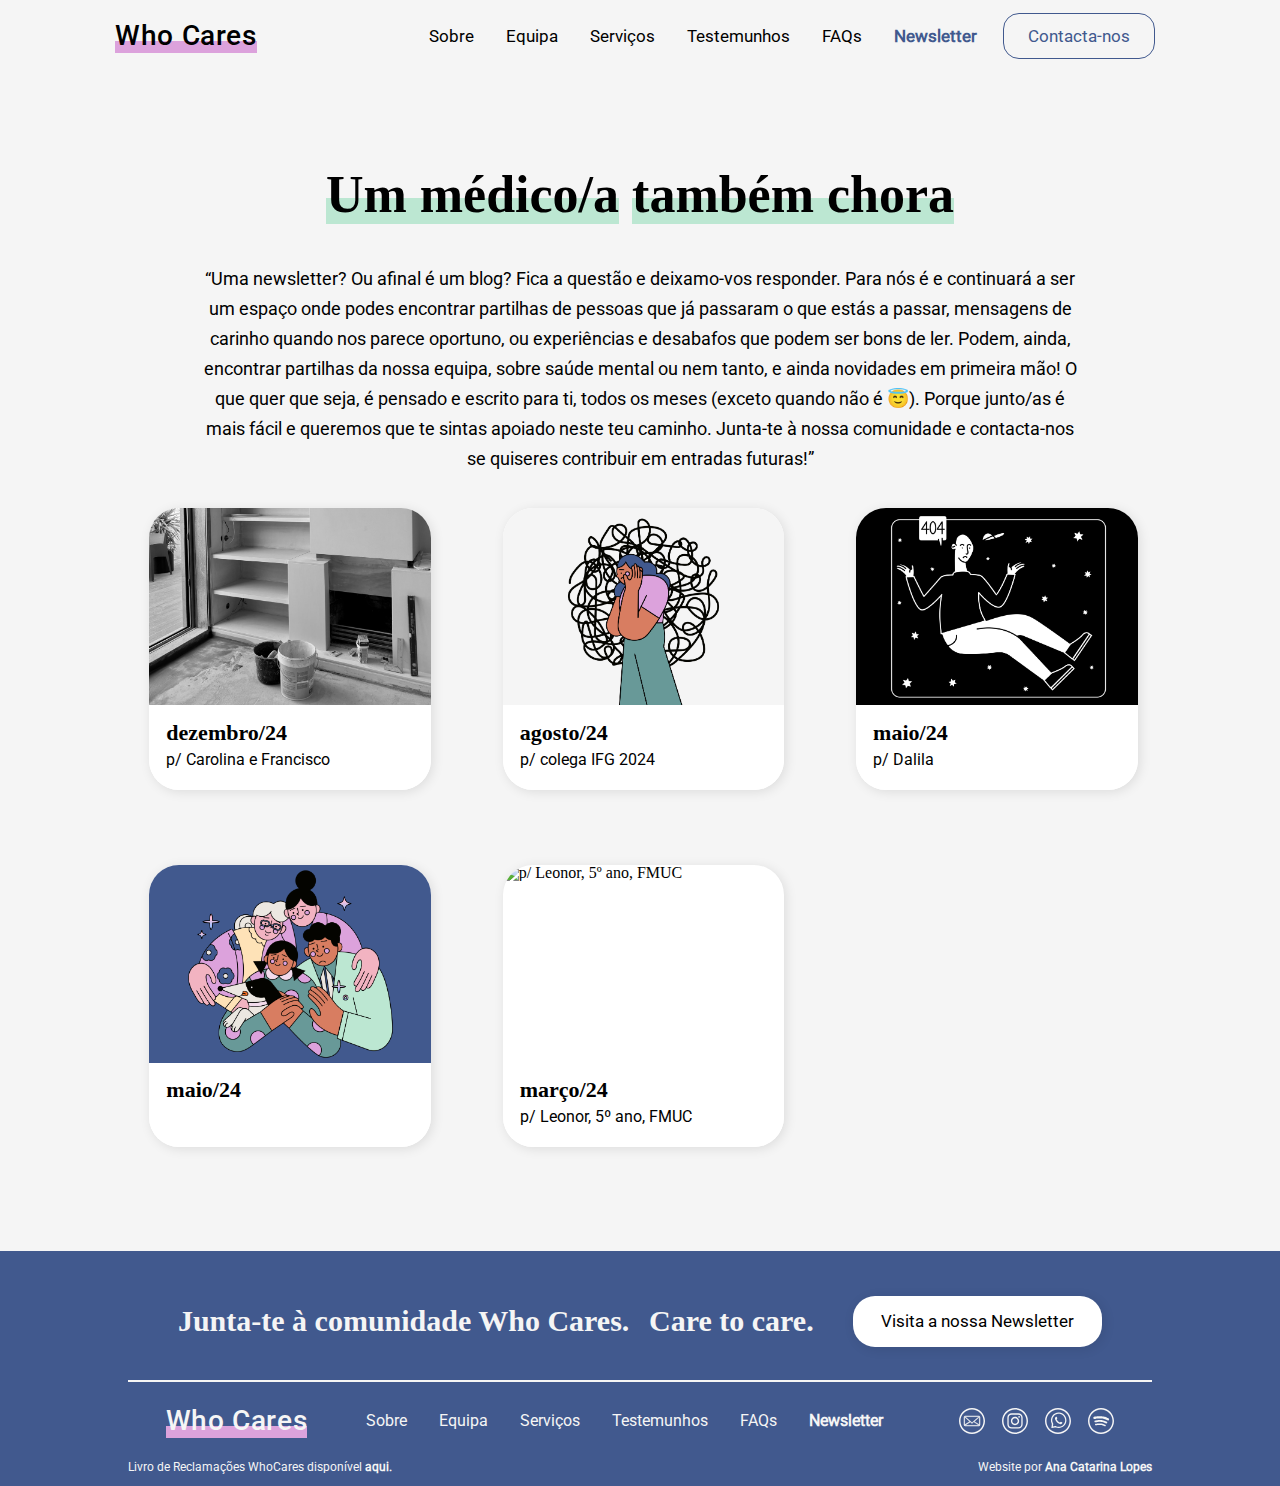
==== blog.html @ 2be96c1a "Add files via upload" ====
<!DOCTYPE html>
<html class="no-js" lang="">

<head>
    <meta charset="UTF-8" />
    <title>WhoCares</title>
    <meta name="description" content="" />
    <meta name="viewport" content="width=device-width, initial-scale=1.0" />

    <meta property="og:title" content="" />
    <meta property="og:type" content="" />
    <meta property="og:url" content="" />
    <meta property="og:image" content="" />

    <link rel="preconnect" href="https://fonts.googleapis.com" />
    <link rel="stylesheet"
        href="https://fonts.googleapis.com/css2?family=Source+Serif+Pro:wght@100;200;300;400;500;600;700;800;900&family=Roboto:wght@100;200;300;400;500;600;700;800;900&display=swap">

    <link rel="stylesheet" href="css/main.css" />
    <link rel="stylesheet" href="css/navbar.css" />
    <link rel="stylesheet" href="css/hero.css" />
    <link rel="stylesheet" href="css/about.css" />
    <link rel="stylesheet" href="css/team.css" />
    <link rel="stylesheet" href="css/services.css" />
    <link rel="stylesheet" href="css/reviews.css" />
    <link rel="stylesheet" href="css/faqs.css" />
    <link rel="stylesheet" href="css/contact.css" />
    <link rel="stylesheet" href="css/responsive.css" />
    <link rel="stylesheet" href="css/blog.css" />
    <link rel="icon"
        href="data:image/svg+xml,%3Csvg xmlns='http://www.w3.org/2000/svg' width='100' height='100' viewBox='0 0 100 100'%3E%3Ccircle cx='50' cy='50' r='50' fill='%23BCD7FF'/%3E%3C/svg%3E">

</head>

<body>
    <!-- Header Section -->
    <header>
        <nav class="navbar">
            <div class="navbar-logo" id="navbar-logo">
                <a class="logo" href="index.html">Who Cares</a>
            </div>
            <ul class="navbar-menu hideOnMobile">
                <li class="navbar-li">
                    <a class="nav-li" href="index.html#about">Sobre</a>
                </li>
                <li class="navbar-li">
                    <a class="nav-li" href="index.html#team">Equipa</a>
                </li>
                <li class="navbar-li">
                    <a class="nav-li" href="index.html#services">Serviços</a>
                </li>
                <li class="navbar-li">
                    <a class="nav-li" href="index.html#reviews">Testemunhos</a>
                </li>
                <li class="navbar-li">
                    <a class="nav-li" href="index.html#faqs">FAQs</a>
                </li>
                <li class="navbar-li">
                    <a class="nav-li" href="blog.html">Newsletter</a>
                </li>
                <li class="navbar-li2 button-blue-1">
                    <a class="nav-li2" href="index.html#contact">Contacta-nos</a>
                </li>
            </ul>
            <li class="hideOnDesktop menuHamb" onclick=showSidebar()> <a><svg xmlns="http://www.w3.org/2000/svg"
                        height="30px" viewBox="0 -960 960 960" width="30px" fill="#000000">
                        <path d="M120-240v-80h720v80H120Zm0-200v-80h720v80H120Zm0-200v-80h720v80H120Z" />
                    </svg></a>
        </nav>

        <nav class="sidebar">
            <ul class="navbar-menu">
                <li onclick="hideSidebar()">
                    <a><svg xmlns="http://www.w3.org/2000/svg" height="24px" viewBox="0 -960 960 960" width="24px"
                            fill="#5f6368">
                            <path
                                d="m256-200-56-56 224-224-224-224 56-56 224 224 224-224 56 56-224 224 224 224-56 56-224-224-224 224Z" />
                        </svg></a>
                </li>
                <li class="navbar-li">
                    <a class="nav-li" href="index.html#about">Sobre</a>
                </li>
                <li class="navbar-li">
                    <a class="nav-li" href="index.html#team">Equipa</a>
                </li>
                <li class="navbar-li">
                    <a class="nav-li" href="index.html#services">Serviços</a>
                </li>
                <li class="navbar-li">
                    <a class="nav-li" href="index.html#reviews">Testemunhos</a>
                </li>
                <li class="navbar-li">
                    <a class="nav-li" href="index.html#faqs">FAQs</a>
                </li>
                <li class="navbar-li">
                    <a class="nav-li" href="blog.html">Newsletter</a>
                </li>
                <li class="navbar-li2 button-blue-1">
                    <a class="nav-li2" href="index.html#contact">Contacta-nos</a>
                </li>
        </nav>
    </header>

    <!-- Main Content Section -->
    <main>

        <!-- Blog Section -->
        <section id="blog">
            <div class="blog">
                <div class="content-blog">
                    <h1><span class="underline4">Um médico/a</span> <span class="underline4">também chora</span></h1>
                    <p class="blog-description">“Uma newsletter? Ou afinal é um blog? Fica a questão e deixamo-vos
                        responder. Para nós é e continuará a ser um espaço onde podes encontrar partilhas de pessoas que
                        já passaram o que estás a passar, mensagens de carinho quando nos parece oportuno, ou
                        experiências e desabafos que podem ser bons de ler. Podem, ainda, encontrar partilhas da nossa
                        equipa, sobre saúde mental ou nem tanto, e ainda novidades em primeira mão!
                        O que quer que seja, é pensado e escrito para ti, todos os meses (exceto quando não é 😇).
                        Porque junto/as é mais fácil e queremos que te sintas apoiado neste teu caminho. Junta-te à
                        nossa comunidade e contacta-nos se quiseres contribuir em entradas futuras!”
                    </p>
                    <div class="entries">

                        <!-- Cards will be added dynamically -->

                        <!--
                        <div class="entry-card">
                            <div class="entry-card-top">
                                <img src="assets/Carol.jpg" alt="Carolina Oliveira">
                            </div>
                            <div class="entry-card-bottom">
                                <h3>janeiro/25</h3>
                                <p>pela Leonor, 5º ano, FMUC</p>
                            </div>
                        </div>

                        <div class="entry-card">
                            <div class="entry-card-top">
                                <img src="assets/Carol.jpg" alt="Carolina Oliveira">
                            </div>
                            <div class="entry-card-bottom">
                                <h3>janeiro/25</h3>
                                <p>pela Leonor, 5º ano, FMUC</p>
                            </div>
                        </div>

                        <div class="entry-card">
                            <div class="entry-card-top">
                                <img src="assets/Carol.jpg" alt="Carolina Oliveira">
                            </div>
                            <div class="entry-card-bottom">
                                <h3>janeiro/25</h3>
                                <p>pela Leonor, 5º ano, FMUC</p>
                            </div>
                        </div>

                        <div class="entry-card">
                            <div class="entry-card-top">
                                <img src="assets/Carol.jpg" alt="Carolina Oliveira">
                            </div>
                            <div class="entry-card-bottom">
                                <h3>janeiro/25</h3>
                                <p>pela Leonor, 5º ano, FMUC</p>
                            </div>
                        </div>

                        <div class="entry-card">
                            <div class="entry-card-top">
                                <img src="assets/Carol.jpg" alt="Carolina Oliveira">
                            </div>
                            <div class="entry-card-bottom">
                                <h3>janeiro/25</h3>
                                <p>pela Leonor, 5º ano, FMUC</p>
                            </div>
                        </div>
                        -->

                    </div>

                    <div class="popup-section-blog">
                        <div class="popup-content-blog"></div>
                    </div>
                </div>
            </div>
        </section>
    </main>

    <!-- Footer Section -->
    <footer>
        <div class="footer">
            <div class="footer-top">
                <h1 class="hideMobile">Junta-te à comunidade Who Cares.</h1>
                <div class="navbar-logo showMobile" id="navbar-logo">
                    <a class="logo" href="#hero">Who Cares</a>
                </div>
                <h1>Care to care.</h1>
                <a class="button button-pink-1 hideOnMobile hideOnTablet" href="blog.html">Visita a nossa Newsletter</a>
            </div>
            <div class="stroke"></div> <!--linha que separa secções do footer-->
            <div class="footer-bottom">
                <div class="navbar-logo hideMobile" id="navbar-logo">
                    <a class="logo" href="#hero">Who Cares</a>
                </div>
                <ul class="navbar-menu hideOnMobile">
                    <li class="navbar-li">
                        <a class="nav-li" href="index.html#about">Sobre</a>
                    </li>
                    <li class="navbar-li">
                        <a class="nav-li" href="index.html#team">Equipa</a>
                    </li>
                    <li class="navbar-li">
                        <a class="nav-li" href="index.html#services">Serviços</a>
                    </li>
                    <li class="navbar-li">
                        <a class="nav-li" href="index.html#reviews">Testemunhos</a>
                    </li>
                    <li class="navbar-li">
                        <a class="nav-li" href="index.html#faqs">FAQs</a>
                    </li>
                    <li class="navbar-li">
                        <a class="nav-li" href="blog.html">Newsletter</a>
                    </li>
                </ul>
                <div class="footer-logos">
                    <a href="mailto:whocares.pna@gmail.com?subject=Olá%20WhoCares&body=Olá%20WhoCares%20!"><img
                            src="assets/email3.svg" alt="SVG Image"></a>
                    <a href="https://www.instagram.com/whocares.pna/" target="_blank"><img src="assets/insta3.svg"
                            alt="SVG Image"></a>
                    <a href="https://api.whatsapp.com/send/?phone=912936113&text&type=phone_number&app_absent=0"
                        target="_blank"><img src="assets/wpp3.svg" alt="SVG Image"></a>
                    <a href="https://open.spotify.com/user/31byfmxphxjnqc3wkmuzcoxug3dy?si=UvzLMxRgRIqq7d9_-FoZeQ&nd=1&dlsi=f92a827c7bd84b82"
                        target="_blank"><img src="assets/spotify3.svg" alt="SVG Image"></a>

                    <!--
                <img src="assets/insta.svg" alt="SVG Image" >
                <img src="assets/wpp.svg" alt="SVG Image" >
                <img src="assets/spotify.svg" alt="SVG Image" >
                -->
                </div>
            </div>
            <div class="footer-footer">
                <p class="tiny">Livro de Reclamações WhoCares disponível <b><a
                            href="https://www.livroreclamacoes.pt/Inicio/" target="_blank">aqui.</a></b></p>
                <p class="tiny">Website por <b><a href="https://anacatarinaloles.pt" target="_blank">Ana Catarina
                            Lopes</a></b>
                </p>
            </div>
        </div>
    </footer>

    <!-- Link to your JavaScript file -->
    <!--
  <script src="scripts.js"></script>
  -->
    <script src="script.js"></script>
    <script src="blog.js"></script>
</body>

</html>
---- css/main.css ----
/* Universal selector reset + main CSS*/

/* /////////////////////////////////////////////////////////////////////////////////////*/
/* /////////////////////////////////////////////////////////////////////////////////////*/
/* /////////////////////////////////////////////////////////////////////////////////////*/
/* Universal selector reset */
* {
    margin: 0;
    padding: 0;
    box-sizing: border-box;
}

/* HTML5 display-role reset for older browsers */
article, aside, details, figcaption, figure,
footer, header, hgroup, menu, nav, section {
    display: block;
}

body {
    line-height: 1;
}

ol, ul {
    list-style: none;
}

blockquote, q {
    quotes: none;
}

blockquote:before, blockquote:after,
q:before, q:after {
    content: '';
    content: none;
}

table {
    border-collapse: collapse;
    border-spacing: 0;
}

/* /////////////////////////////////////////////////////////////////////////////////////*/
/* /////////////////////////////////////////////////////////////////////////////////////*/
/* /////////////////////////////////////////////////////////////////////////////////////*/
/* MAIN */

/* Smooth Scrolling */
html {
    scroll-behavior: smooth;
}

/*
main{
    padding-left: 9vw;
    padding-right: 9vw;
}
    */

.sect {

    /*height:100vh;*/
    width:100%;
    /*
    padding-left: 9vw;
    padding-right: 9vw;
    */
}

img{
    width:100%;
    height:auto;
}

/*TIPOGRAFIA*/
/* /////////////////////////////////////////////////////////////////////////////////////*/
/* /////////////////////////////////////////////////////////////////////////////////////*/

@font-face {
    font-family: 'SourceSerifProSemibold';
    src: url('../fonts/SourceSerif/SourceSerifPro-SemiBold.ttf') format('truetype');
    font-weight: normal;
    font-style: normal;
}

@font-face {
    font-family: 'RobotoMedium';
    src: url('../fonts/Roboto/Roboto-Medium.ttf') format('truetype');
    font-weight: normal;
    font-style: normal;
}

@font-face {
    font-family: 'RobotoRegular';
    src: url('../fonts/Roboto/Roboto-Regular.ttf') format('truetype');
    font-weight: normal;
    font-style: normal;
}

@font-face {
    font-family: 'RobotoSemiBold';
    src: url('../fonts/Roboto/Roboto-Bold.ttf') format('truetype');
    font-weight: normal;
    font-style: normal;
}

/*
body {
    font-family: 'MyCustomFont', sans-serif;
}
    */

h1{
    font-family: "SourceSerifProSemibold";
    font-size: 52px;
    line-height: 66px;
}

h2{
    font-family: "RobotoMedium";
    font-weight: 460;
    font-size: 28px;
    line-height: 50px;
}

h3{
    font-family: "SourceSerifProSemibold";
    font-size: 22px;
}

p, a{
    font-family: "RobotoRegular";
    /*font-weight:300;*/
}

/*texto no hero*/
h4{ 
    font-family: "RobotoRegular";
    font-size: 17px;
    line-height: 22px;
}

h5{ /*pop up titulo team*/
    font-family: "SourceSerifProSemibold";
    font-size: 30px;
    line-height: 60px;
}

/*BOTÕES*/
/* /////////////////////////////////////////////////////////////////////////////////////*/
/* /////////////////////////////////////////////////////////////////////////////////////*/

/* botões */
.button{
    text-decoration: none;
    color: inherit;
    display:inline-flex;
    margin-top:3.5%;
    padding:1.8%;
    padding-left: 24px;
    padding-right: 24px;
    border-radius: 16px;
    font-size: 17px;
    border-width: 1.5px; /* Set border width */
    border-style: solid; /* Set border style */
    transition: all 0.3s ease-in-out; /* Smooth transition for hover effect */
}

/*button blue 1 vazio e depois pinta*/
.button-blue-1{
    background-color: transparent !important;
    border-color: #41598E; /* Set border color */
    color: #41598E; /* Text color */
}

.button-blue-1:hover {
    background-color: #41598E!important; /* New background color on hover */
    color: #F5F5F5; /* Change text color for contrast */
    border-color: transparent; /* Make border invisible */
}

/*button blue 2 pintado e depois vazio*/
.button-blue-2{
    background-color: #41598E !important;
    border-color: transparent; /* Set border color */
    color: #F5F5F5; /* Text color */
}

.button-blue-2:hover {
    background-color: transparent !important; /* New background color on hover */
    color: #41598E; /* Change text color for contrast */
    border-color: #41598E; /* Make border invisible */
}

/*button pink 1 vazio e depois pinta*/
.button-pink-1{
    background-color: #ffffff !important;
    border-color: transparent; /* Set border color */
    color: #000000; /* Text color */
    box-shadow: 2px 2px 12px rgba(0, 0, 0, 0.1);
    transition: transform 0.3s ease, box-shadow 0.3s ease; /* Smooth hover effect */
}

.button-pink-1:hover {
    background-color: #ffffff; /* New background color on hover */
    color: #000000; /* Change text color for contrast */
    border-color: transparent; /* Make border invisible */
    box-shadow: 2px 2px 12px rgba(0, 0, 0, 0.2);
    transform: translateY(-5px); /* Moves the element up by 10px */
}

/*button pink 2 pintado e depois vazio*/
.button-pink-2{
    background-color: #DCA2DC !important;
    border-color: transparent; /* Set border color */
    color: #F5F5F5; /* Text color */
}

.button-pink-2:hover {
    background-color: transparent !important; /* New background color on hover */
    color: #DCA2DC; /* Change text color for contrast */
    border-color: #DCA2DC; /* Make border invisible */
}

/*button blue 1 vazio e depois pintado de branco*/
.button-blue-3{
    background-color: transparent !important;
    border-color: #f5f5f5; /* Set border color */
    color: #f5f5f5; /* Text color */
}

.button-blue-3:hover {
    background-color: #f5f5f5!important; /* New background color on hover */
    color: #41598E; /* Change text color for contrast */
    border-color: transparent; /* Make border invisible */
}

/*TRANSIÇÕES entre secções hip1*/
/* /////////////////////////////////////////////////////////////////////////////////////*/
/* /////////////////////////////////////////////////////////////////////////////////////*/

.curve {
    padding:0;
    position: relative;
    width: 100%; /* Full width */
    height: auto; /* Adjust height automatically */
    overflow: hidden; /* No extra space beyond the curve */
    background-color: #f5f5f5;
 }
  
  .curve svg {
    display:block;
    margin:0;
    padding:0;
 }

 .curve2 {
    padding:0;
    position: relative;
    width: 100%; /* Full width */
    height: auto; /* Adjust height automatically */
    overflow: hidden; /* No extra space beyond the curve */
    background-color: #41598E;
 }
  
  .curve2 svg {
    display:block;
    margin:0;
    padding:0;
 }

 .curve3 {
    padding:0;
    position: relative;
    width: 100%; /* Full width */
    height: auto; /* Adjust height automatically */
    overflow: hidden; /* No extra space beyond the curve */
    background-color: #f5f5f5;
 }
  
  .curve3 svg {
    display:block;
    margin:0;
    padding:0;
 }

 .curve4 {
    padding:0;
    position: relative;
    width: 100%; /* Full width */
    height: auto; /* Adjust height automatically */
    overflow: hidden; /* No extra space beyond the curve */
    background-color: #F3DCED;
 }
  
  .curve4 svg {
    display:block;
    margin:0;
    padding:0;
 }

 .curve5 {
    padding:0;
    position: relative;
    width: 100%; /* Full width */
    height: auto; /* Adjust height automatically */
    overflow: hidden; /* No extra space beyond the curve */
    background-color: #BCE7D2;
 }
  
  .curve5 svg {
    display:block;
    margin:0;
    padding:0;
 }

 /*UNDERLINE*/
/* /////////////////////////////////////////////////////////////////////////////////////*/
/* /////////////////////////////////////////////////////////////////////////////////////*/

/* Common underline styles */
.underline, .underline2, .underline3, .underline4, .underline5, .underline6, .underline7, .underline8 {
    text-decoration: none;
    color: inherit; /* Keeps the color of the link */
    position: relative;
    display: inline-block; /* Ensures the element respects its size */
    overflow: visible; /* Allows the underline to render correctly */
    z-index: 1; /* Keeps the text above the underline */
}

/* Common pseudo-element styles for underline effects */
.underline::after, .underline3::after, .underline4::after, .underline5::after, .underline6::after, .underline7::after, .underline8::after {
    content: "";
    position: absolute;
    bottom: 4px; /* Default underline position */
    left: 0;
    width: 100%;
    z-index: -1;
    transform: scaleX(1);
    transform-origin: left;
    transition: background-color 0.3s ease-in-out;
}

/* Individual customizations */
.underline::after { height: 26px; background-color: #BCD7FF; }
.underline2 { 
    text-decoration: underline;
    text-decoration-thickness: 4px; 
    text-decoration-color: #FEE2B7; 
    text-underline-offset: 2px; 
    display: inline; /* Ensure span doesn't cause block rendering */
}
.underline3::after { height: 26px; background-color: #FEE2B7; }
.underline4::after { height: 26px; background-color: #BCE7D2; }
.underline5::after { bottom: 0; height: 12px; background-color: #FEE2B7; }
.underline6::after { height: 26px; background-color: #f5f5f5; }
.underline7::after { height: 26px; background-color: #F3DCED; }
.underline8::after { height: 26px; background-color: #DCA2DC; }


.underline9 {
    text-decoration: none;
    color: inherit; /* Keeps the color of the link */
    position: relative;
    display: inline-block; /* Ensures the element respects its size */
    overflow: visible; /* Allows the underline to render correctly */
    z-index: 1; /* Keeps the text above the underline */
}

.underline9::after {
    content: "";
    position: absolute;
    bottom: 10px; /* Adjust the position to make it closer to the text */
    left: 0;
    width: 100%;
    height: 14px; /* Thinner underline */
    background-color: #FEE2B7; /* White color for the underline */
    z-index: -1; /* Places the underline behind the text */
    transform: scaleX(1); /* Keeps the underline stretched by default */
    transform-origin: left; /* Adjusts scaling from the left side */
    transition: background-color 0.3s ease-in-out; /* Smooth transition for color */
}
---- css/navbar.css ----
/* navbar + footer CSS*/

/* /////////////////////////////////////////////////////////////////////////////////////*/
/* /////////////////////////////////////////////////////////////////////////////////////*/
/* /////////////////////////////////////////////////////////////////////////////////////*/
/* navbar*/

header {
    width: 100vw;
    padding-left: 9vw;
    padding-right: 9vw;
    /*background-color: red;*/
    background-color: #F5F5F5;
    position: sticky;
    top: 0;
    z-index: 1000;
   /*justify-content: center;*/
}
    

.navbar {
    width: 100%;
    height: 8vh;
    min-height: 50px;
    /*background-color: blue;*/
    background-color: #F5F5F5;
    display:inline-flex;
    justify-content: space-between;
    font-family: "Roboto";
    font-size: 17px;
    font-weight: regular;
    color: black;
    /*font-size: 20px;
    margin: 10px;*/
}

.navbar-logo {
    display:inline-flex;
    height:100%;
    /*background-color: white;*/
    background-color: transparent;
}

.logo{
    margin:auto;
    font-weight: 465;
    letter-spacing: 0.6px;
    font-size: 28px;
}

.navbar-menu {
    /*background-color: blue;*/
    /*width:40%;*/
    height:100%;
    display:inline-flex;
    justify-content: space-evenly;
    background-color: transparent;
}

.navbar-li2 {
    display:inline-flex;
    margin:auto;
    margin-right: 10px;
    margin-left: 10px;
    /*padding: 10px;*/
    padding:1.8%;
    padding-left: 24px;
    padding-right: 24px;
    border-radius: 16px;
    border-width: 1.5px; /* Set border width */
    border-style: solid; /* Set border style */
    transition: all 0.3s ease-in-out; /* Smooth transition for hover effect */
}

.navbar-li {
    background-color: transparent;
    display:inline-flex;
    margin:auto;
    margin-right: 16px;
    margin-left: 16px;
    /*margin:1%;*/
    /*justify-content: space-between;*/
}

.nav-li2 {
    text-decoration: none;
    color: inherit; /* Keeps the color of the link as it was */
}

.logo {
    text-decoration: none;
    font-family: "RobotoMedium";
    color: inherit; /* Keeps the color of the link */
    position: relative; /* Needed for pseudo-element positioning */
    display: inline-block; /* Ensures the element respects its size */
    overflow: visible; /* Allows the underline to render correctly */
    z-index: 1; /* Keeps the text above the underline */
}

/* Always-visible thick underline */
.logo::after {
    content: ""; /* Create the pseudo-element */
    position: absolute;
    bottom: -3px; /* Position the underline below the text */
    left: 0;
    width: 100%; /* Span the full width of the element */
    height: 12px; /* Thickness of the underline */
    background-color: #DCA2DC; /* Default color of the underline */
    z-index: -1; /* Ensure the underline is behind the text */
    transform: scaleX(1); /* Always fully visible */
    transform-origin: left; /* Keep animation from the left for hover effect */
    transition: background-color 0.3s ease-in-out; /* Smooth color transition only */
}

/* Change underline color on hover */
.logo:hover::after {
    background-color: #BCD7FF; /* New color on hover */
}



/* aqui para a frente foi para o efeito hover */
.nav-li {
    text-decoration: none;
    color: inherit; /* Keeps the color of the link as it was */
    position: relative; /* Needed for the pseudo-element positioning */
    display: inline-block; /* Ensure the element respects its size */
    overflow: visible; /* Allows the underline to render correctly */
    transition: color 0.3s ease-in-out; /* Smooth color transition */
    z-index: 2;
}

/* The thick underline effect */
.nav-li::after {
    content: ""; /* Create a pseudo-element */
    position: absolute;
    bottom: -3px; /* Position just below the text */
    left: 0;
    width: 100%; /* Span the full width of the element */
    height: 12px; /* Thickness of the underline */
    background-color: #BCD7FF; /* Color of the underline */
    opacity: 0; /* Start with the underline hidden */
    transition: opacity 0.3s ease-in-out; /* Smooth transition to fade it in */
    z-index: -1;
}

/* When the nav-li is hovered, the underline will appear */
.nav-li:hover::after {
    opacity: 1; /* Make the underline visible */
}

/* Active state */
.nav-li.active::after {
    opacity: 1; /* Make the underline visible */
}


.navbar-menu .navbar-li a[href="blog.html"] {
    color:#41598E;
    /*color:#DCA2DC;*/
    font-weight: bold; /* Example: Make text bold */
  }

  footer .navbar-menu .navbar-li a[href="blog.html"] {
    color:#f5f5f5;
    /*color:#DCA2DC;*/
    font-weight: bold; /* Example: Make text bold */
  }

/* /////////////////////////////////////////////////////////////////////////////////////*/
/* /////////////////////////////////////////////////////////////////////////////////////*/
/* /////////////////////////////////////////////////////////////////////////////////////*/
/* sidebar TABLET*/

  .sidebar{
    position: fixed;
    top:0;
    right:0;
    height: 100vh;
    width:70vw;
    z-index: 999;
    background-color: white;
    box-shadow: -10px 0 10px rgba(0,0,0,0.1);
    display: none;
    flex-direction: column;
    align-items: flex-start;
    justify-content: flex-start;
    padding:4%;
}

.sidebar .navbar-menu{
    width:100%;
}

.sidebar .navbar-menu{
    display: flex;
    flex-direction: column;
    align-items: flex-start;
    justify-content: flex-start;
}

.sidebar .navbar-li, .sidebar .navbar-li2{
    margin-top:3%;
    margin-bottom: 3%;
    font-size: 26px;
}

.sidebar .navbar-li:nth-of-type(2) {
    margin-top: 10% !important;
}

.menuHamb{
    margin: auto;
    margin-right: 0;
}

/* /////////////////////////////////////////////////////////////////////////////////////*/
/* /////////////////////////////////////////////////////////////////////////////////////*/
/* /////////////////////////////////////////////////////////////////////////////////////*/
/* footer*/

footer{
    background-color: #41598E;
    height:auto;
    width:100%;
}

.footer{
    height:100%;
    display: flex;
    flex-wrap: wrap;
    flex-direction: column;
    align-items: center;
}

.footer-top{
    display:inline-flex;
    justify-content: center;
    width:100%;
    align-items: center;
    padding:2%;
    padding-top:1%;
}

.footer-top h1{
    margin-top: 2%;
    font-size: 30px;
    background-color: transparent;
    height:100%;
    margin-right: 1.6%;
    color:#f5f5f5;
}

.footer-top a{
    margin-top: 2%;
    padding:1.3%;
    padding-left: 2.2%;
    padding-right: 2.2%;
    /*font-size: 30px;*/
    background-color: transparent;
    margin-left: 1.6%;
}

.footer-top .button{
    border-radius:22px;
    height:60%;
}


.footer-bottom{
    display:inline-flex;
    justify-content: center;
    width:100%;
    align-items: center;
    padding-top:2%;
    padding-bottom:2%;
    padding-left: 8vw;
    padding-right: 8vw;
    color:#f5f5f5;
}

.footer-bottom .navbar-logo{
    margin-left:2%;
    margin-right:2%;
}
.footer-bottom .navbar-menu{
    margin-left:2%;
    margin-right:2%;
}
.footer-bottom .footer-logos{
    background-color: transparent;
    margin-left:2%;
    margin-right:2%;
    margin-bottom:0;
    display:flex;
    align-items: center;
    height:100%;
}

.footer-logos{
    width:16%;
}

.footer-logos a{
    width:100%;
    height:auto;

    display:flex;
    justify-content: flex-end;

    transition: transform 0.3s ease, box-shadow 0.3s ease; /* Smooth hover effect */

}

.footer-logos a:hover {
    transform: translateY(-5px); /* Moves the element up by 10px */
}

.footer-logos img{
    width:60%;
}

.stroke{
    width:80%;
    height:1.5px;
    background-color: #f5f5f5;
}

.footer-footer {
    display: flex; /* Enable Flexbox */
    justify-content: space-between; /* Push the child elements to opposite ends */
    align-items: center; /* Vertically center the text */
    font-size: 12px; /* Tiny text size */
    padding-bottom:1%;
    width:80%;
    color:#f5f5f5
}

.footer-footer p {
    margin: 0; /* Remove default margins */
}

.footer-footer a{
    text-decoration: none;
    color: #f5f5f5;
}

.showMobile{
    display:none;
}
---- css/hero.css ----
/* CSS to hero */

#hero{
    height:84vh; /* 100-8vh porque altura da primeira secção é a altura de vh menos a altura da navbar*/
    /* mas depois menos que isso para mostrar o SVG em baixo que é uma nova secção*/
    background-color: #f5f5f5;
    padding-top: 6%;
    padding-bottom: 2%;
}

.hero{
    width:100%;
    height:100%;
    display:flex;
    padding-left: 9vw;
    padding-right: 9vw;
    padding-bottom: 0%;
}

.hero-esq {
    background-color: #f5f5f5;
    /*background-color: pink;*/
    width:50%;
    height:100%;
    display: flex;
    align-items: center;
}
.hero-dta {
    background-color: #f5f5f5;
    width:50%;
    height:100%;
    display: flex;
    align-items: center;
}

.content-hero-esq{
    background-color: #f5f5f5;
   /* background-color: blue;*/
}

.hero-esq p {
    margin-top: 1.5%;
    font-size: 22px;
    font-family: "Roboto";
    font-weight: 360;
    line-height: 30px;
    display: inline;
}

.content-hero-esq .button{
    margin-right: 14px;
}

.hero-esq h4 {
    margin-top: 1.5%;
}


/* Hover effect for h1 in .content-hero-esq */
.content-hero-esq h1:hover {
    transform: translateY(-10px); /* Moves the card up by 10px */
    transition: transform 0.3s ease; /* Smooth animation */
}

/* Hover effect for h4 in .content-hero-esq */
.content-hero-esq h4:first-of-type:hover {
    transform: translateY(-10px); /* Moves the card up by 10px */
    transition: transform 0.3s ease; /* Smooth animation */
}

/* Hover effect for hero-dta */
.hero-dta:hover {
    transform: translateY(-10px); /* Moves the card up by 10px */
    transition: transform 0.3s ease; /* Smooth animation */
}

/* Hover effect for hero-dta */
.hero-dta:first-of-type:hover {
    transform: translateY(-10px); /* Moves the card up by 10px */
    transition: transform 0.3s ease; /* Smooth animation */
}
---- css/about.css ----
/* CSS to about */

#about {
    height: auto;
    width: 100%;
    background-color:#41598E;
    padding-bottom: 7%;
    padding-top: 7%; /*importante para quando clico em sobre no menu ir bonito*/
}

.about {
    height: 90vh;
    display: flex;
    width:auto;
    background-color: #f5f5f5;
    margin-left: 9vw;
    margin-right: 9vw;
    padding-left: 2%;
    padding-right: 2%;
    padding-bottom: 4%;

    border-radius:2cap;
}

.about-esq {
    width: 50%;
    height: 100%;
    margin-right: 3%;
    display: flex;
    justify-content: center; /* Centers horizontally */
    align-items: center; /* Centers vertically */
}

.about-esq img{
    max-height: 100%; /* Ensures the image fits the container */
    max-width: 100%; /* Keeps the image proportional */
    object-fit: contain; /* Ensures the image fits without distortion */
}

.about-dta {
    width: 50%;
    height: 100%;
    padding-top:5%;
    margin-left: 3%;
    display: flex;
    align-items: center;
}

.about-text {
    margin-top: 6%;
    max-height: 55vh; /* Set the height for the scrolling container */
    overflow-y: auto; /* Enable vertical scrolling */
    font-size: 17px;
    line-height: 22px;
    font-family: "Roboto";
    font-weight: 360;
    padding-right: 3%;
}

/* Hover effect for p in .about-text */
.about-text p:hover {
    transform: translateY(-4px); /* Moves the card up by 10px */
    transition: transform 0.3s ease; /* Smooth animation */
}

/* Optional: Customize scrollbar appearance for modern browsers */
.about-text::-webkit-scrollbar {
    width: 8px;
}

.about-text::-webkit-scrollbar-thumb {
    background-color: #41598E;
    border-radius: 10px;
}

.about-text::-webkit-scrollbar-track {
    background-color: #F5F5F5;
}

/* Hover effect for hero-dta */
.about-esq:hover {
    transform: translateY(-10px); /* Moves the card up by 10px */
    transition: transform 0.3s ease; /* Smooth animation */
}

/* Hover effect for hero-dta */
.about-esq:first-of-type:hover {
    transform: translateY(-10px); /* Moves the card up by 10px */
    transition: transform 0.3s ease; /* Smooth animation */
}
---- css/team.css ----
/* CSS to team */

#team{
    height:auto;
    background-color: #f5f5f5;
}

.team{
    height:100%;
    background-color: #F5f5f5;
    display: flex;
    align-items: center;
    padding-left: 9vw;
    padding-right: 9vw;
    padding-bottom: 6%;
}

.content-team{
    width:100%;
    display: flex;
    flex-wrap: wrap;
    flex-direction: column;
    align-items: center;
}

.content-team h1{
    margin-top: 10vh;
    margin-bottom: 4vh;
    width:100%;
    text-align: center;
}


.cards-teamB{
    /*background-color: blue;*/
    width:100%;
    height:auto;
    margin-top: 2%;
    display:flex;
    /*justify-content:space-between;*/
    padding:0;
}

.media-scrollerB{
    width:100%;
    display: flex;
    flex-direction: row;
    align-items: stretch; /* Forces children to have equal height */
    gap: 2%;
    background-color: transparent;
    overflow:hidden;

}

.media-scrollerB1{
    width:30%;
    flex:1;
    display:flex;
    flex-direction: column;
}

.media-scrollerB2{
    width:60%;
    flex:1;
    display:flex;
    flex-direction: column; 
    
}

/* Fade effect on the right edge */
.media-scrollerB1, .media-scrollerB2 {
    position: relative; /* Outer container */
}

/* Fade effect on the right edge */
.media-scrollerB1::after, .media-scrollerB2::after {
    content: ''; /* Required for pseudo-elements */
    position: absolute;
    top: 0;
    right: 0;
    height: 100%;
    width: 40px; /* Adjust the width to control the size of the gradient */
    pointer-events: none; /* Allows clicks to pass through to the content */
    background: linear-gradient(to left, #f5f5f5, transparent); /* Fade effect */
    z-index: 1; /* Ensures it overlays the scrolling content */
}

.content-scrollerB1{
    display:grid;
    grid-auto-flow:column;
    grid-auto-columns: 24%; /*deixar valor que deixa o ultimo item meio tapado meio de fora para mostrar que continua*/
    background-color: transparent;
    overflow-x: auto;
    overscroll-behavior-inline: contain;
    gap:118%;
    padding-right: 60%;
}

.content-scrollerB2{
    display:grid;
    grid-auto-flow:column;
    grid-auto-columns: 24%; /*deixar valor que deixa o ultimo item meio tapado meio de fora para mostrar que continua*/
    background-color: transparent;
    overflow-x: auto;
    overscroll-behavior-inline: contain;
    gap:24%;
    padding-right: 25%;
}

/* Hover effect for team cards */
.team-cardB {
    background-color: white;
    width: 17vw;
    height: 22vw;
    border-radius: 30px;
    /*background-color: blueviolet;*/
    overflow: hidden;
    display: flex;
    flex-direction: column;
    /*margin-bottom: 10%;
    margin-top: 10%;
    */
    box-shadow: 2px 2px 12px rgba(0, 0, 0, 0.1);
    transition: transform 0.3s ease, box-shadow 0.3s ease; /* Smooth hover effect */
    margin: 14%;
}


.content-scrollerB1 .team-cardB{
    margin-top:60%;
    margin-bottom:20%;
    margin-left:18%;
}

.content-scrollerB2 .team-cardB{
    margin-top:20%;
}

.team-cardB:hover {
    transform: translateY(-10px); /* Moves the card up by 10px */
    box-shadow: 4px 4px 16px rgba(0, 0, 0, 0.2); /* Enhances shadow on hover */
}

.cards-teamB h2{
    margin-left: 2vw;
}
  

.team-card-top{
    height:70%;
}

.team-card-top img{
    width:100%;
    height:auto;
}

.team-card-bottom{
    height:30%;
    background-color: white;
    padding:6%;
}

.team-card-bottom p{
    margin-top: 3%;
}

/* Style for popup */
.popup-section {
    display: none; /* Initially hidden */
    position: fixed;
    top: 0;
    left: 0;
    width: 100%;
    height: 100%;
    background-color: rgba(0, 0, 0, 0.7); /* Semi-transparent background */
    justify-content: center;
    align-items: center;
    z-index: 9999; /* Make sure it's on top of other content */
  }
  
  /* Style for popup content */
  .popup-content {
    background-color: #f5f5f5;
    padding-top: 3%;
    padding-bottom: 3%;
    border-radius: 10px;
    width: 40%;
    height: 80%;
    line-height: 20px;
    overflow-y: auto; /* Enables vertical scrolling */
    scroll-behavior: smooth; /* Smooth scrolling */
    position: relative; /* To position the close button inside this container */
    box-shadow: 0px 4px 10px rgba(0, 0, 0, 0.1); /* Optional: adds a shadow for better appearance */
  }

  .popup-header {
    display: flex;
    align-items: center; /* Vertically align the icon with the text */
    justify-content: center;
    gap: 1%; /* Add spacing between the title and icon */
  }

  #popup-icon-link{
    transition: transform 0.3s ease, box-shadow 0.3s ease; /* Smooth hover effect */
  }

  #popup-icon-link:hover {
    transform: translateY(-5px); /* Moves the element up by 10px */
}

  #popup-description{
    padding-left: 10%;
    padding-right: 10%;
  }

  #popup-description p{
    padding:2.5%;
  }

  .popup-content p:nth-child(even) {
    background-color: #f5f5f5;
    
  }
  
  .popup-content p:nth-child(odd) {
    background-color: #E6E5E5;
    border-radius: 8px;
  }

  .team-cardB:hover {
    cursor: pointer !important; /* Changes the cursor to pointer when hovered */
  }
  
/* Style for the close button */
.close-popup {
    font-size: 30px;
    font-weight: bold;
    color: #333;
    cursor: pointer;
    position: absolute; /* Keeps it inside the popup container */
    top: 10px; /* Distance from the top of the popup */
    right: 20px; /* Distance from the right of the popup */
    z-index: 100; /* Ensures the close button stays above other content */
  }
---- css/services.css ----
/* CSS to services */

#services{
    height:auto;
    background-color: #FEE2B7;
}

.services{
    height:100%;
    background-color: #FEE2B7;
    display: flex;
    flex-wrap: wrap;
    flex-direction: column;
    align-items: center;
    padding-left: 10%;
    padding-right: 10%;
    padding-bottom: 6%;
}

.content-services{
    width:100%;
    /*background-color: brown;*/
    display:flex;
    flex-wrap: wrap;
    flex-direction: column;
    align-items: center;
}

.content-services h1{
    margin-top: 10vh;
    width:100%;
    text-align: center;
}

/* ///////////////////////////////////////////////////////////////////////////////// */
/* Terapia Individual */

.cards-services{
    width:100%;
    height:auto;
    display:flex;
    margin-top: 6%;
    background-color: #f5f5f5;
    border-radius: 40px;
    border-width: 1.5px; /* Set border width */
    border-style: solid; /* Set border style */
    /*border-color: #B6B3B3;*/ /* Set border color */
    border-color: transparent;
    box-shadow: 2px 2px 12px rgba(0, 0, 0, 0.1);
    transition: transform 0.3s ease, box-shadow 0.3s ease; /* Smooth hover effect */
}

.cards-services:hover {
    transform: translateY(-10px); /* Moves the card up by 10px */
    box-shadow: 4px 4px 16px rgba(0, 0, 0, 0.2); /* Enhances shadow on hover */
}

.card-img{
    width:35%;
    background-color: #f5f5f5;
    /*border-top-left-radius: 40px;
    border-bottom-left-radius: 40px;*/
    border-radius: 40px;
    overflow: hidden;
}

.card-img img{
    height:100%;
}

.card-content{
    /*width:65%;*/
    width:100%;
    display:flex;
    flex-direction: column;
    justify-content: start;
    border-radius: 40px;
    background-color: #f5f5f5;
}

.card-top{
    width:100%;
    padding:5%;
    padding-bottom: 3%;
}

.card-top p{
    margin-top: 4%;
    font-size: 17px;
    line-height: 21px;
}

.card-top a{
    text-decoration: none;
    color: inherit;
}

.card-bottom{
    width:100%;
    padding:5%;
    padding-top: 1.5%;
}

/* ///////////////////////////////////////////////////////////////////////////////// */
/* Terapia Casal */

.cards-services2{
    width:100%;
    height:auto;
    display:flex;
    margin-top: 6%;
    background-color: #f5f5f5;
    border-radius: 40px;
    border-width: 1.5px; /* Set border width */
    border-style: solid; /* Set border style */
    border-color: #B6B3B3; /* Set border color */
}

.card-img2{
    width:35%;
    background-color: #f5f5f5;
    border-top-right-radius: 40px;
    border-bottom-right-radius: 40px;
    overflow: hidden;
}

.card-img2 img{
    height:100%;
}

.card-content2{
    width:65%;
    display:flex;
    flex-direction: column;
    justify-content: start;
    border-top-left-radius: 40px;
    border-bottom-left-radius: 40px;
    background-color: #f5f5f5;
}

.card-top2{
    width:100%;
    padding:5%;
    padding-bottom: 2%;
}

.card-top2 p{
    margin-top: 4%;
    font-size: 17px;
    line-height: 21px;
}

.card-bottom2{
    width:100%;
    padding:5%;
    padding-top: 1%;
}

/* ///////////////////////////////////////////////////////////////////////// */
/* ///////////////////////////////////////////////////////////////////////// */
/* ///////////////////////////////////////////////////////////////////////// */

.rules{
    width:100%;
    height: 100%;
    /*margin-top: 8%;*/
    /*background-color: #BCE7D2;*/
    padding-left: 10%;
    padding-right: 10%;
    background-color: #F5F5F5;
    display:flex;
    flex-wrap: wrap;
    flex-direction: column;
    align-items: center;
}

.rules h1{
    margin-bottom: 2%;
    margin-top: 2%;
    padding-top: 5%;
}

.cards-rules2{
    width:100%;
    height:auto;
    margin-top: 2%;
    margin-bottom: 2%;
    background-color: transparent;
    display:grid;
    grid-template-columns: repeat(auto-fit, minmax(20vw, 1fr));    
    gap: 3.5%; /* Spacing between the cards */
    width: 100%;
    height:auto;
    justify-content: center; /* Center the grid */
    align-items: start; /* Align cards to the top of each row */    
}

.cards-rules2:last-of-type {
    /* Add your styles here */
    padding-bottom: 6%;
}

.rule {
    width: 100%;
    height: 47vh;
    background-color: #ffffff;
    padding: 10% !important;
    border-radius: 20px;
    box-shadow: 2px 2px 12px rgba(0, 0, 0, 0.1);
    transition: transform 0.3s ease, box-shadow 0.3s ease; /* Smooth hover effect */
}

.rule:hover {
    transform: translateY(-10px); /* Moves the element up by 10px */
    box-shadow: 4px 4px 16px rgba(0, 0, 0, 0.2); /* Enhances shadow on hover */
}

.rule p{
    margin-top:6%;
    font-size: 17px;
    line-height: 20px;
}

.rule .tiny{
    font-size: 12px;
    line-height: 12px;
}

.rule a{
    margin-top:6%;
    background-color:white;
    padding:4%;
    padding-left: 6%;
    padding-right: 6%;
}

.rule h2{
    margin-top:6%;
    font-size: 24px;
}

.rule img{
    height:10vh;
    width:auto;
}
---- css/reviews.css ----
/* CSS to reviews */

#reviews{
    height:auto;
    background-color: #f5f5f5;
}

.reviews{
    height:100%;
    background-color: #F3DCED;
    display: flex;
    padding-left: 9vw;
    padding-right: 9vw;
    padding-bottom: 4%;
}

.content-reviews{
    width:100%;
    display: flex;
    flex-wrap: wrap;
    flex-direction: column;
    align-items: center;
}

.content-reviews h1{
    margin-top: 10vh;
    width:100%;
    background-color: transparent;
    text-align: center;
}

.cards-reviews{
    width:100%;
    margin-top: 2%;
}

.media-scroller2{
    width:100%;
    display:grid;
    grid-auto-flow:column;
    grid-auto-columns: 30%; /*deixar valor que deixa o ultimo item meio tapado meio de fora para mostrar que continua*/
    /*background-color: peru;*/
    overflow-x: auto;
    overscroll-behavior-inline: contain;
    gap: 16px;
    padding-right: 6%;
}

.review-card {
    margin: 8%;
    width: 100%;
    height: 35vw;
    border-radius: 30px;
    overflow: hidden; /* Prevents scrollable content from overflowing outside */
    display: flex;
    flex-direction: column;
    box-shadow: 2px 2px 16px rgba(0, 0, 0, 0.1);
    background-color: white;
    transition: transform 0.3s ease, box-shadow 0.3s ease; /* Smooth hover effect */
    padding: 12% 10%;
    position: relative; /* Ensures overlay is positioned relative to the card */
}

.review-card-content {
    overflow-y: auto; /* Makes only the content scrollable */
    scrollbar-color: rgba(0, 0, 0, 0.2) transparent;
    position: relative; /* Keeps content stacking context */
    z-index: 1; /* Ensures content is above the background */
}

.blur-overlay {
    position: absolute; /* Positions the overlay relative to the card */
    top: 0;
    left: 0;
    width: 100%; /* Spans the width of the card */
    height: 100%; /* Spans the height of the card */
    backdrop-filter: blur(8px); /* Adds blur effect */
    -webkit-backdrop-filter: blur(8px); /* Safari support */
    z-index: 2; /* Ensures the overlay is above the content */
    background-color: rgba(255, 255, 255, 0.3); /* Adds a semi-transparent background */
    pointer-events: none; /* Prevents interaction with the overlay */
    transition: opacity 0.3s ease; /* Smooth opacity transition on hover */
}

.review-card:hover .blur-overlay {
    opacity: 0; /* Hides the overlay on hover */
}

.review-card:not(:hover) .blur-overlay {
    opacity: 1; /* Displays the overlay when not hovered */
}


.review-card:hover {
    transform: translateY(-10px); /* Moves the card up by 10px */
    box-shadow: 4px 4px 20px rgba(0, 0, 0, 0.2); /* Enhances shadow on hover */
}

.review-card p{
    font-size: 17px;
    line-height: 22px;
}

.review-card img {
    height: auto; /* Ensure the aspect ratio is maintained */
    width: 25%; /* Occupy 30% of the card width */
    margin-right: 20px; /* Add space between the image and text */
    border-radius: 15px; /* Optional: Add rounding to the image */
    object-fit: contain; /* Ensure the image is resized without distortion */
    align-self: flex-start; /* Align the image to the top of the card */
    margin-bottom: 6%;
}

/* Always-visible blur overlay */
/*
.blur-overlay {
    position: absolute;
    top: 0;
    left: 0;
    /*
    right: 0;
    bottom: 0;
    */
    /*
    width:100%;
    height:100%;
    backdrop-filter: blur(8px); /* Always blur the content behind */
    /*
    -webkit-backdrop-filter: blur(8px); /* Safari support */
    /*
    z-index: 100; /* Place overlay above the content */
    /*
    background-color: rgba(255, 255, 255, 0.3); /* Optional: Add a semi-transparent white background */
    /*
    pointer-events: none; /* Prevent overlay from blocking interaction */
    /*
}

.review-card:hover .blur-overlay {
    opacity: 0; /* Hide the overlay on hover */
    /*
}

.review-card:not(:hover) .blur-overlay {
    opacity: 1;
}
    */
---- css/faqs.css ----
/* CSS to faqs */

#faqs{
    height:auto;
}

.faqs{
    height:100%;
    background-color: #BCE7D2;
    display: flex;
    flex-wrap: wrap;
    flex-direction: column;
    align-items: center;
    padding-left: 20vw; /*9+x*/
    padding-right: 20vw;
}

.content-faqs{
    width:100%;
    display:flex;
    flex-wrap: wrap;
    flex-direction: column;
    align-items: center;
    padding-bottom: 10%;
}

.content-faqs h1{
    margin-top: 8vh;
    margin-bottom: 4vh;
    width:100%;
    text-align: center;
    background-color: transparent;
}

.cards-faqs{
    width:100%;
    margin-top: 2%;
    background-color: #ffffff;
    border-radius: 20px;
    height:40%;
    padding:3%;
    cursor: pointer;
    transition: transform 0.3s ease, box-shadow 0.3s ease; /* Smooth hover effect */
}

.cards-faqs:hover {
    transform: translateY(-2px); /* Moves the element up by 10px */
    box-shadow: 4px 4px 16px rgba(0, 0, 0, 0.1); /* Enhances shadow on hover */
}

.faqs p{
    font-size: 17px;
    line-height: 25px;
}

/* Initially hide the answer */
.faq-answer {
    max-height: 0;
    margin-top:1%;
    overflow:hidden;
    transition: max-height 0.3s ease;
    background-color: #f5f5f5;
    border-left: 4px solid #F3DCED;
    border-top-right-radius: 10px;
    border-bottom-right-radius: 10px;
    padding: 0 3%; /* Reset padding when hidden */
    padding-right: 5%;
  }
  
  /* Show the answer when expanded */
  .cards-faqs.expanded .faq-answer {
    max-height: 220px; /* Adjust based on expected content size */
    padding: 2% 3%; /* Add padding when visible */
    padding-right: 5%;
    overflow-y: auto;
  }

  .cards-faqs a{
    font-size: 16px;
  }
---- css/contact.css ----
/* CSS to contact */

#contact{
    height:auto;
}

.contact{
    height:100%;
    background-color: #f5f5f5;
    display: flex;
    flex-wrap: wrap;
    flex-direction: column;
    align-items: center;
    padding-left: 22vw;
    padding-right: 22vw;
}

.content-contact{
    width:100%;
    display:flex;
    flex-wrap: wrap;
    flex-direction: column;
    align-items: center;
    margin-bottom: 8vh;
}

.content-contact .button{
    background-color: #ffffff;
}

.content-contact h1{
    margin-top: 10vh;
    width:100%;
    text-align: center;

}

.cards-contact{
    width:100%;
    margin-top: 2%;
    background-color: blue;
}

.content-contact p{
    font-size: 20px;
    line-height: 30px;
    margin-top: 2%;
    text-align: center;
}

.contact-logos{
    display:inline-flex;
    justify-content: center;
}

.contact-logos img{
    margin-top: 3vh;
    width:60px;
    padding:4%;
}

.contact-logos a{
    padding:2%;
    transition: transform 0.3s ease, box-shadow 0.3s ease; /* Smooth hover effect */
}

.contact-logos a:hover {
    transform: translateY(-5px); /* Moves the element up by 10px */
}
---- css/responsive.css ----
/*//////////////////////////////////////////////////////////////////////*/
/*//////////////////////////////////////////////////////////////////////*/
/*//////////////////////////////////////////////////////////////////////*/

/* RESPONSIVE */
/* MEDIDAS DESKTOP GRANDE */
@media (min-width: 1450px) {

    /*//////////////////////////////////////////////////////////////////////GERAL, HERO*/

    h1{ /*hero, títulos secções, texto do footer*/
        font-family: "Source Serif Pro semibold";
        font-size: 60px;
        line-height: 74px;
    }

    .hero-dta { /*hero*/
        width:54%;
    }

    .hero-esq { /*hero*/
        width:46%;
    }

    h4{ /*texto hero*/
        font-size: 20px;
        line-height: 30px;
    }

    /*//////////////////////////////////////////////////////////////////////BUTTONS*/

    .button{
        font-size: 20px;
    }

    .button, .button-blue-1{
        border-width: 2px;
    }

    /*//////////////////////////////////////////////////////////////////////NAVBAR*/

    .navbar{
        font-size: 20px;
    }

    /*//////////////////////////////////////////////////////////////////////ABOUT*/

    .about-text{
        font-size: 20px;
        line-height: 26px;
    }

    .about {
        height: 80%;
        padding-bottom: 2%;
    }

    /*//////////////////////////////////////////////////////////////////////TEAM*/

    h3{
        font-size: 28px;
    }

    .team-card-bottom p{
        font-size: 20px;
    }

    #popup-description p{
        font-size: 18px;
        line-height: 22px;
    }

    /*//////////////////////////////////////////////////////////////////////SERVICES*/

    h2{
        font-size: 32px;
    }

    .card-top p{
        font-size: 20px;
        line-height: 26px;
    }

    /*//////////////////////////////////////////////////////////////////////SERVICES2*/

    .rule h2{
        font-size: 32px;
    }

    .rule p{
        font-size: 20px;
        line-height: 26px;
    }

    .rule .tiny{
        font-size: 16px;
        line-height: 22px;
    }

    /*//////////////////////////////////////////////////////////////////////FAQs*/

    .cards-faqs p{
        font-size: 20px;
        line-height: 28px;
    }

    .cards-faqs .button{
        font-size: 20px;
    }

    /*//////////////////////////////////////////////////////////////////////REVIEWS*/

    .review-card-content p{
        font-size: 20px;
        line-height: 28px;
    }

    /*//////////////////////////////////////////////////////////////////////CONTACTO*/

    .content-contact p{
        font-size: 24px;
        line-height: 30px;
    }

    /*//////////////////////////////////////////////////////////////////////Footer*/

    .footer-top h1{
        font-size: 40px;
    }

    .navbar-menu {
        font-size: 20px;
    }

    .footer-bottom{
        width:100%;
    }

    .footer-footer{
        font-size: 14px;
        
    }

    .stroke{
        height:3px;
    }

    /*//////////////////////////////////////////////////////////////////////Blog/Newsletter*/

    .content-blog p{
        font-size: 20px;
        line-height: 26px;
    }

    .popup-content-blog p{
        font-size: 20px !important;
        line-height: 26px;
    }

}

/* MEDIDAS DESKTOP PEQUENO */
/* CÓDIGO TODO */
@media (min-width: 1092px) and (max-width: 1449px) {

}

/* CARDS TEAM COM NOMES A CABER*/
/* AINDA DESKTOP PEQUENO*/
@media (max-width: 1280px) {

    .team-cardB{
        height: 24vw;
    }

    .team-card-top{
        height:60%;
    }

    .team-card-bottom{
        height:40%;
    }
}

/* AINDA DESKTOP PEQUENO, QUASE TABLET*/
/* aquele stress entre desktop quase tablet do FOOTER */
@media (min-width: 1091px) and (max-width: 1155px) {
    .footer-bottom .logo{
        font-size: 21px;;
    }
}

/* NAVBAR A MUDAR DE INLINE PARA MENU HAMBURGUER*/
/* TRANSIÇÃO DESKTOP — TABLET*/
@media (max-width: 1091px) {

    .hideOnMobile{
       display:none;
    }

    .hideOnDesktop{
        display:flex;
     }
}

/* NAVBAR A MUDAR DE INLINE PARA MENU HAMBURGUER*/
/* TRANSIÇÃO DESKTOP — TABLET*/
@media (min-width: 1091px) {
    .hideOnDesktop{
       display:none;
    }
}

/* MEDIDAS TABLET */
/*481px-1091px*/
@media (max-width: 1091px) {

    /*//////////////////////////////////////////////////////////////////////GERAL, HERO*/

    /*underline*/
    /*h1*/
    .underline::after, .underline3::after, .underline4::after, .underline5::after, .underline6::after, .underline7::after, .underline8::after {
        bottom: -8px !important;
    }

    /*underline*/
    /*h3*/
    .underline9::after{
        bottom: -3px !important;
    }

    main{
        display:flex;
        flex-direction: column;
    }

    .hero{
        display: flex;
        flex-direction: column;
        height:auto;
        width:100%;
    }

    #hero{
        width:100%;
        height:auto;
    }

    h1{
        font-size: 40px;
        line-height: 44px;
    }

    h2{ /* seccções equipa*/
        font-size: 34px;
        line-height: 38px;
    }

    h3{ /* nomes equipa cards*/
        font-size: 26px;
        line-height: 30px;
    }

    h4{ /*texto abaixo título*/
        font-family: "Roboto";
        font-weight: 360;
        font-size: 22px;
        line-height: 26px;
    }

    .hero-esq h4{
        margin-top:8%;
    }

    .hero-esq{
        margin-top: 10%;
        width:100%;
        height:auto;
    }

    .hero-dta{
        width:100%;
        height:auto;
        margin-top: 14%;
    }

    p{
        font-size: 22px !important;
        line-height: 26px !important;
    }

    .tiny{
        font-size: 18px !important;
        line-height: 22px !important;
    }

    .contact p{
        font-size: 22px !important;
        line-height: 26px !important;
    }

    /*//////////////////////////////////////////////////////////////////////BUTTONS*/

    .button{
        padding:3%;
        padding-left: 20px;
        padding-right: 20px;
        border-radius: 22px !important;
        font-size: 22px;
    }

    /*//////////////////////////////////////////////////////////////////////ABOUT*/

    #about{
        width:100%;
        height:auto;
    }

    .about{
        width:92%;
        height:auto;
        margin:4%;
        display: flex;
        flex-direction: column;
        align-items: center;
        flex-direction: column-reverse;
        padding:3%;
        padding-left: 6%;
        padding-right: 6%;
    }

    .about-esq{
        width:100%;
        height: auto;
    }

    .about-dta{
        width:100%;
        height: auto;
    }

    /*//////////////////////////////////////////////////////////////////////TEAM*/

    #team{
        width:100%;
        height:auto;
    }

    .team, .content-team, .cards-teamB{
        width:100%;
        height:auto;
    }

    .media-scrollerB{
        width:100%;
        height:auto;
        display: flex;
        flex-direction: column;
        align-items: center;

    }

    .media-scrollerB1, .media-scrollerB2{
        width:100%;
        height:auto;
    }
    
    .team-cardB {
        width: 32vw;
        height: 42vw;
        border-radius: 18px;
    }

    .team-card-bottom p{ 
        font-size: 17px;
        line-height: 20px;
    }

    .content-scrollerB1{
        gap:80%;
        padding-right: 60%;
        margin-bottom:7%;
    }

    .content-scrollerB2{
        gap:32%;
        padding-right: 25%;
    }

    .popup-content {
        padding-top: 3%;
        padding-bottom: 3%;
        border-radius: 10px;
        width: 70%;
      }

    /*//////////////////////////////////////////////////////////////////////SERVICES*/

    .services{
        padding-left: 8%;
        padding-right: 8%;
        padding-bottom: 16%;
    }

    .cards-rules2 {
        grid-template-columns: repeat(2, 1fr); /* Two columns for smaller screens */
        /*gap: 2%; /* Adjust spacing if needed */
    }

    .rules{
        padding-top: 8%;
    }

    .rules h1{
        margin-bottom: 8%;
    }

    .cards-rules2:last-of-type {
        /* Add your styles here */
        padding-bottom: 30%;
    }

    .rule{
        height: 40vh;
    }

    .rule img{
        height:7vh;
    }

    /*//////////////////////////////////////////////////////////////////////REVIEWS*/

    .reviews{
        padding-left: 7vw;
        padding-right: 7vw;
        padding-bottom: 10%;
    }

    .review-card{
        margin-left: 0;
    }

    .blur-overlay {
        display:none;
    }

    .media-scroller2{
        grid-auto-columns: 50%; /*deixar valor que deixa o ultimo item meio tapado meio de fora para mostrar que continua*/
        gap: 16px;
        padding-right: 6%;
    }

    .review-card {
        width: 100%;
        height: 44vh;
    }

    /*//////////////////////////////////////////////////////////////////////FAQS*/

    .faqs{
        padding-left: 13vw; /*9+x*/
        padding-right: 13vw;
    }

    /*//////////////////////////////////////////////////////////////////////Contactos*/

    .contact{
        padding-left: 16vw;
        padding-right: 16vw;
    }

    /*//////////////////////////////////////////////////////////////////////Footer*/

    .footer-top{
        display:flex;
        flex-direction: row;
    }

    .footer-top h1{
        font-size: 28px;
        line-height: 32px;
    }

    .stroke{
        width:80%;
        height: 2px;
    }

    .footer-logos{
        width:30%;
        margin-top: 3%;
    }

    .footer-logos a{
        display:flex;
        justify-content: center;
    }

    .footer-bottom{
        width:84%;
        justify-content: space-between;
        display: flex;
        flex-direction: column;
    }

    .footer-footer{
        display: flex;
        flex-direction: column;
    }

    .footer-footer p:last-child{
        margin-top: 1%;
    }

    .footer-footer p:first-child{
        margin-top: 0;
    }

    /*//////////////////////////////////////////////////////////////////////Newsletter*/

    .content-blog h1{
        margin-top:6vh !important;
    }

    .entry-card {
        background-color: white;
        width: 22vw;
        height: 30vw !important;
    }

    .entry-card-top{
        height:60% !important;
    }

    .entry-card-bottom{
        height:40% !important;
        padding:8% !important;
    }

    .entry-card-bottom p{
        font-size: 17px !important;
        line-height: 20px !important;;
    }

    .entries{
        margin-top: 4% !important;
        margin-bottom: 4% !important;
    }

    .popup-content-blog p{
        line-height: 34px !important;
    }


}

/* AINDA TABLET PEQUENO*/
/* NEWSLETTER 2 COLUNAS e CARDS EQUIPA*/
@media (max-width: 800px){

    .team-cardB {
        width: 32vw;
        height: 52vw;
        border-radius: 18px;
        margin-bottom: 30%;
    }

    .entries{
        grid-template-columns: repeat(2, 1fr) !important; /* Two columns for smaller screens */
        margin-top: 8% !important;
        margin-bottom: 8% !important;
    }

    .entry-card {
        background-color: white;
        width: 34vw !important;
        height: 38vw !important;
        margin-left:5% !important;
        margin-right:5% !important;
    }

}

/* MEDIDAS SMART PHONE */
@media (max-width: 480px) {

    /*//////////////////////////////////////////////////////////////////////GERAL*/

    /*underline*/
    /*h1*/
    .underline::after, .underline3::after, .underline4::after, .underline5::after, .underline6::after, .underline7::after, .underline8::after {
        bottom: 0px !important;
        height: 15px !important;
    }

    /*underline*/
    /*h3*/
    .underline9::after{
        height: 10px !important;
    }

    h1{
        font-size: 32px;
        line-height: 36px;
        font-weight: 80;
    }

    h2{ /* seccções equipa*/
        font-size: 20px;
        line-height: 24px;
    }

    h3{ /* nomes equipa cards*/
        font-size: 16px;
        line-height: 20px;
        font-weight: 200;
    }

    h4{ /*texto abaixo título no hero*/
        font-family: "RobotoMedium";
        font-size: 18px;
        line-height: 22px;
        font-weight: 560;
    }

    .popup-header h5{
        font-size: 26px;
    }

    p{
        font-size: 16px !important;
        line-height: 20px !important;
    }

    .tiny{
        font-size: 14px !important;
        line-height: 16px !important;
    }

    .contact p{
        font-size: 18px !important;
        line-height: 22px !important;
    }

    /*//////////////////////////////////////////////////////////////////////HERO*/
    
    .hero-esq h4{
        margin-top:6%;
    }

    .content-hero-esq h4:nth-child(3){
        margin-bottom:4%;
    }

    .hero-esq{
        height:90vh;
        margin-top: 0;
    }

    .hero-esq .button{
        width: 170px;
        justify-content: center;
    }

    .content-hero-esq{
        margin-top: 0;
    }

    .hero-dta{
        margin-top:0;
        margin-bottom:10vh;
        padding:0;
        height:40vh;
        align-items: center;
        
    }

    /*//////////////////////////////////////////////////////////////////////BUTTONS*/

    .button{
        padding:3%;
        padding-left: 14px;
        padding-right: 14px;
        border-radius: 16px !important;
        font-size: 18px;
    }

    /*//////////////////////////////////////////////////////////////////////ABOUT*/

    .about{
        padding-top:10%;
        padding-bottom:10%;
    }
    
    /*//////////////////////////////////////////////////////////////////////TEAM*/

    
    .team-cardB {
        width: 40vw;
        height: 60vw;
        border-radius: 18px;
    }

    .team-cardB p{
        font-size: 14px !important;
        line-height: 16px !important;
    }

    .content-scrollerB1{
        gap: 110%;
    }

    .content-scrollerB2{
        gap: 47%;
    }

    .popup-content {
        padding-top: 10%;
        padding-bottom: 14%;
        border-radius: 13px;
        width: 86%;
    }

    .popup-header{
        margin-bottom:2%;
    }

    #popup-description p{
        padding-top:5%;
        padding-bottom:5%;
    }

    /*//////////////////////////////////////////////////////////////////////SERVICES*/

    .cards-services{
        padding:8%;
    }

    .card-content .card-top p{
        margin-top: 10%;
    }

    .cards-rules2 {
        grid-template-columns: 1fr; /* Two columns for smaller screens */
        gap: 2%; /* Adjust spacing if needed */
    }

    .cards-rules2:last-of-type {
        /* Add your styles here */
        padding-bottom: 60%;
    }
    
    .cards-rules2:last-of-type {
        /* Add your styles here */
        padding-bottom: 80%;
    }

    .rule{
        height:auto;
    }

    /*//////////////////////////////////////////////////////////////////////REVIEWS*/

    .media-scroller2{
        grid-auto-columns: 70%; /*deixar valor que deixa o ultimo item meio tapado meio de fora para mostrar que continua*/
    }

    .review-card {
        height: 60vh;
    }

    .cards-reviews{
        margin-bottom: 10%;
        margin-top: 10%;
    }

    .content-reviews{
        margin-bottom:10%;
    }

    /*//////////////////////////////////////////////////////////////////////FAQS*/

    .faqs{
        padding-left: 6vw; /*9+x*/
        padding-right: 6vw;
    }

    .cards-faqs{
        margin-top:5%;
    }

    .faq-answer{
        margin-top:4%;
    }

    .faqs p{
        line-height: 24px !important;
    }

    /*//////////////////////////////////////////////////////////////////////Contactos*/

    .content-contact p{
        margin-top:10%;
    }

    .contact-logos{
        height:100%;
        width:80%;
    }

    .contact .button{
        padding:5%;
        padding-left: 22px;
        padding-right: 22px;
        margin-top: 10%;
    }

    /*//////////////////////////////////////////////////////////////////////Footer*/

    footer{
        display: flex;
        flex-direction: column;
        align-items: center !important;
    }
    .footer{
        height:26vh;
        display: flex;
    flex-wrap: wrap;
    flex-direction: column;
    align-items: center;
    }

    .footer-top h1{
        font-size: 22px;
        line-height: 26px;
    }

    .footer-logos{
        width:100%;
        margin-top: 4%;
    }

    .footer-bottom{
        margin-bottom: 2%;
        display: flex;
    flex-wrap: wrap;
    flex-direction: column;
    align-items: center;
    }

    .footer-footer{
        display: flex;
    flex-wrap: wrap;
    flex-direction: column;
    align-items: center;
    }

    .hideMobile{
        display:none;
    }

    .showMobile{
        display:flex;
    }

    
    .footer-top{
        display:flex;
        flex-direction: row !important;
        
        margin-top: 6%;

        display: flex;
    flex-wrap: wrap;
    flex-direction: column;
    align-items: center;
    align-items: baseline;
    }
    
    .footer-top .logo{
        color:#F5F5F5;
        width:39vw;
        margin-right: 1%;
    }
    
    .footer-top h1{
        font-size: 28px;
        margin-left: 1%;
    }

    /*//////////////////////////////////////////////////////////////////////Sidebar*/

    .sidebar{
        width:80vw;
    }
    
    .sidebar .navbar-menu{
        width:100%;
    }

    .navbar-li{
        width:90%;
        justify-content: center;
    }

    .navbar-li2{
        width:75%;
        padding-top: 4%;
        padding-bottom: 4%;
        margin-left:10%;
        margin-right:10%;
        justify-content: center;
    }
    
    .sidebar .navbar-menu{
        display: flex;
        flex-direction: column;
        align-items: flex-start;
        justify-content: flex-start;
    }
    
    .sidebar .navbar-li, .sidebar .navbar-li2{
        margin-top:3%;
        margin-bottom: 3%;
        font-size: 26px;
    }
    
    .sidebar .navbar-li:nth-of-type(2) {
        margin-top: 10% !important;
    }
    
    .menuHamb{
        margin: auto;
        margin-right: 0;
    }

    /*//////////////////////////////////////////////////////////////////////Newsletter*/

    .blog{
        padding-left: 4vw !important;
        padding-right: 4vw !important;
    }

    .entries{
        grid-template-columns: 1fr !important; 
        height:auto;
    }

    .entry-card{
        width: 80vw !important;
        height: 70vw !important;
        margin-left:6% !important;
        margin-right:10% !important;
        margin-top: 2% !important;
        margin-bottom: 2% !important;
    }

    .entry-card:last-child{
        margin-bottom: 30% !important;
    }

    .content-blog{
        height:auto;
    }

    .blog-description{
        text-align: left !important;
    }

    .popup-content-blog{
        width:90% !important;
        height:90% !important;
        /*padding: 5% !important;*/
    }

    .popup-content-blog p{
        line-height: 24px !important;
    }

    .popup-content-blog img{
        width: 80% !important; /* Adjust image width */
        height: auto !important; /* Maintain aspect ratio */
        margin-top:8% !important;
        margin-bottom:8% !important;
      }

}
---- css/blog.css ----
/* CSS to blog */

#blog{
    height:auto;
    background-color: #f5f5f5;
}

.blog{
    height:100%;
    background-color: #f5f5f5;
    display: flex;
    align-items: center;
    padding-left: 9vw;
    padding-right: 9vw;
    padding-bottom: 6%;
}

.content-blog{
    width:100%;
    display: flex;
    flex-wrap: wrap;
    flex-direction: column;
    align-items: center;
    background-color: transparent;
}

.content-blog h1{
    margin-top: 10vh;
    margin-bottom: 4vh;
    width:100%;
    text-align: center;
}

.blog-description{
    font-size: 18px;
    line-height: 30px;
    text-align: center;
    margin-left: 8%;
    margin-right: 8%;
}

.entries{
    display:grid;
    grid-template-columns: repeat(auto-fit, minmax(20vw, 1fr));    
    gap: 1%; /* Spacing between the cards */
    width: 100%;
    height:auto;
    justify-content: center; /* Center the grid */
    align-items: start; /* Align cards to the top of each row */
}

/*PREVIEW CARD*/
.entry-card {
    background-color: white;
    width: 22vw;
    height: 22vw;
    border-radius: 30px;
    /*background-color: blueviolet;*/
    overflow: hidden;
    display: flex;
    flex-direction: column;
    box-shadow: 2px 2px 12px rgba(0, 0, 0, 0.1);
    transition: transform 0.3s ease, box-shadow 0.3s ease; /* Smooth hover effect */
    margin: 10%;
}

.entry-card-top{
    height:70%;
    
}

.entry-card-top img{
    width: 100%;
    height: 100%;
    object-fit: cover;
}

.entry-card-bottom{
    height:30%;
    background-color: white;
    padding:6%;
}

.entry-card-bottom p{
    margin-top: 3%;
}

.entry-card:hover {
    transform: translateY(-10px); /* Moves the card up by 10px */
    box-shadow: 4px 4px 16px rgba(0, 0, 0, 0.2); /* Enhances shadow on hover */
    cursor: pointer !important; /* Changes the cursor to pointer when hovered */
}

/* Style for popup */
.popup-section-blog {
    display: none; /* Initially hidden */
    position: fixed;
    top: 0;
    left: 0;
    width: 100%;
    height: 100%;
    background-color: rgba(0, 0, 0, 0.7); /* Semi-transparent background */
    justify-content: center;
    align-items: center;
    z-index: 9999; /* Make sure it's on top of other content */
  }
  
  /* Style for popup content */
  .popup-content-blog {
    background-color: #f5f5f5;
    padding-top: 3%;
    padding-bottom: 3%;
    border-radius: 10px;
    width: 80%;
    height: 90%;
    line-height: 20px;
    overflow-y: auto; /* Enables vertical scrolling */
    scroll-behavior: smooth; /* Smooth scrolling */
    position: relative; /* To position the close button inside this container */
    box-shadow: 0px 4px 10px rgba(0, 0, 0, 0.1); /* Optional: adds a shadow for better appearance */
  }

  .popup-content-blog img{
    display: block; /* Ensure the image respects margin auto */
    margin: 0 auto; /* Center the image horizontally */
    width: auto; /* Adjust image width */
    height: 60%; /* Maintain aspect ratio */
  }

  .popup-content-blog p{
    margin-left: 10%;
    margin-right: 10%;
    font-size: 17px;
    line-height: 30px;
    margin-top: 2%;
    text-align: left;
  }
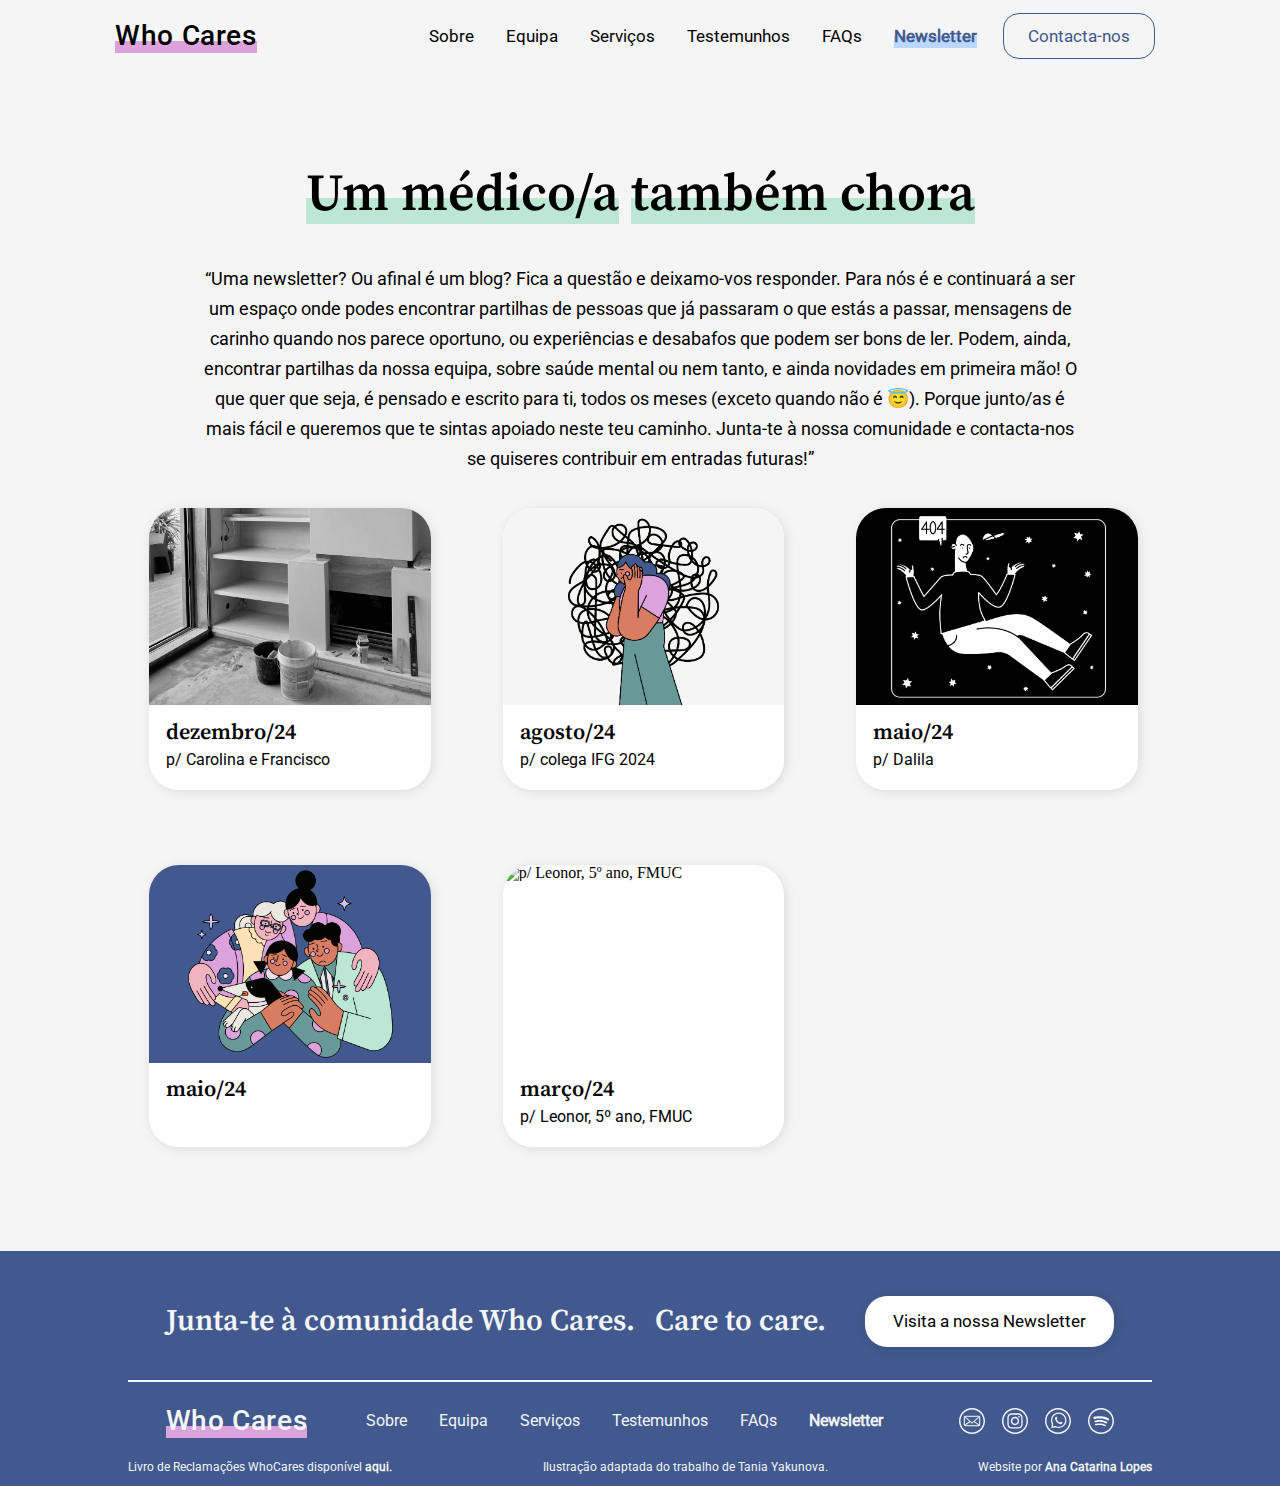
==== commit 1e97d49d: "Update blog.html" ====
--- a/blog.html
+++ b/blog.html
@@ -240,6 +240,8 @@
             <div class="footer-footer">
                 <p class="tiny">Livro de Reclamações WhoCares disponível <b><a
                             href="https://www.livroreclamacoes.pt/Inicio/" target="_blank">aqui.</a></b></p>
+                <p class="tiny">Ilustração adaptada do trabalho de Tania Yakunova.
+        </p>
                 <p class="tiny">Website por <b><a href="https://anacatarinaloles.pt" target="_blank">Ana Catarina
                             Lopes</a></b>
                 </p>
@@ -255,4 +257,4 @@
     <script src="blog.js"></script>
 </body>
 
-</html>+</html>
--- a/css/responsive.css
+++ b/css/responsive.css
@@ -262,8 +262,7 @@
     }
 
     h4{ /*texto abaixo título*/
-        font-family: "Roboto";
-        font-weight: 360;
+        font-family: "RobotoRegular";
         font-size: 22px;
         line-height: 26px;
     }
@@ -617,13 +616,12 @@
     }
 
     h4{ /*texto abaixo título no hero*/
-        font-family: "RobotoMedium";
+        font-family: "RobotoRegular" !important;
         font-size: 18px;
         line-height: 22px;
-        font-weight: 560;
-    }
-
-    .popup-header h5{
+    }
+
+    h5{
         font-size: 26px;
     }
 
@@ -984,4 +982,4 @@
         margin-bottom:8% !important;
       }
 
-}+}
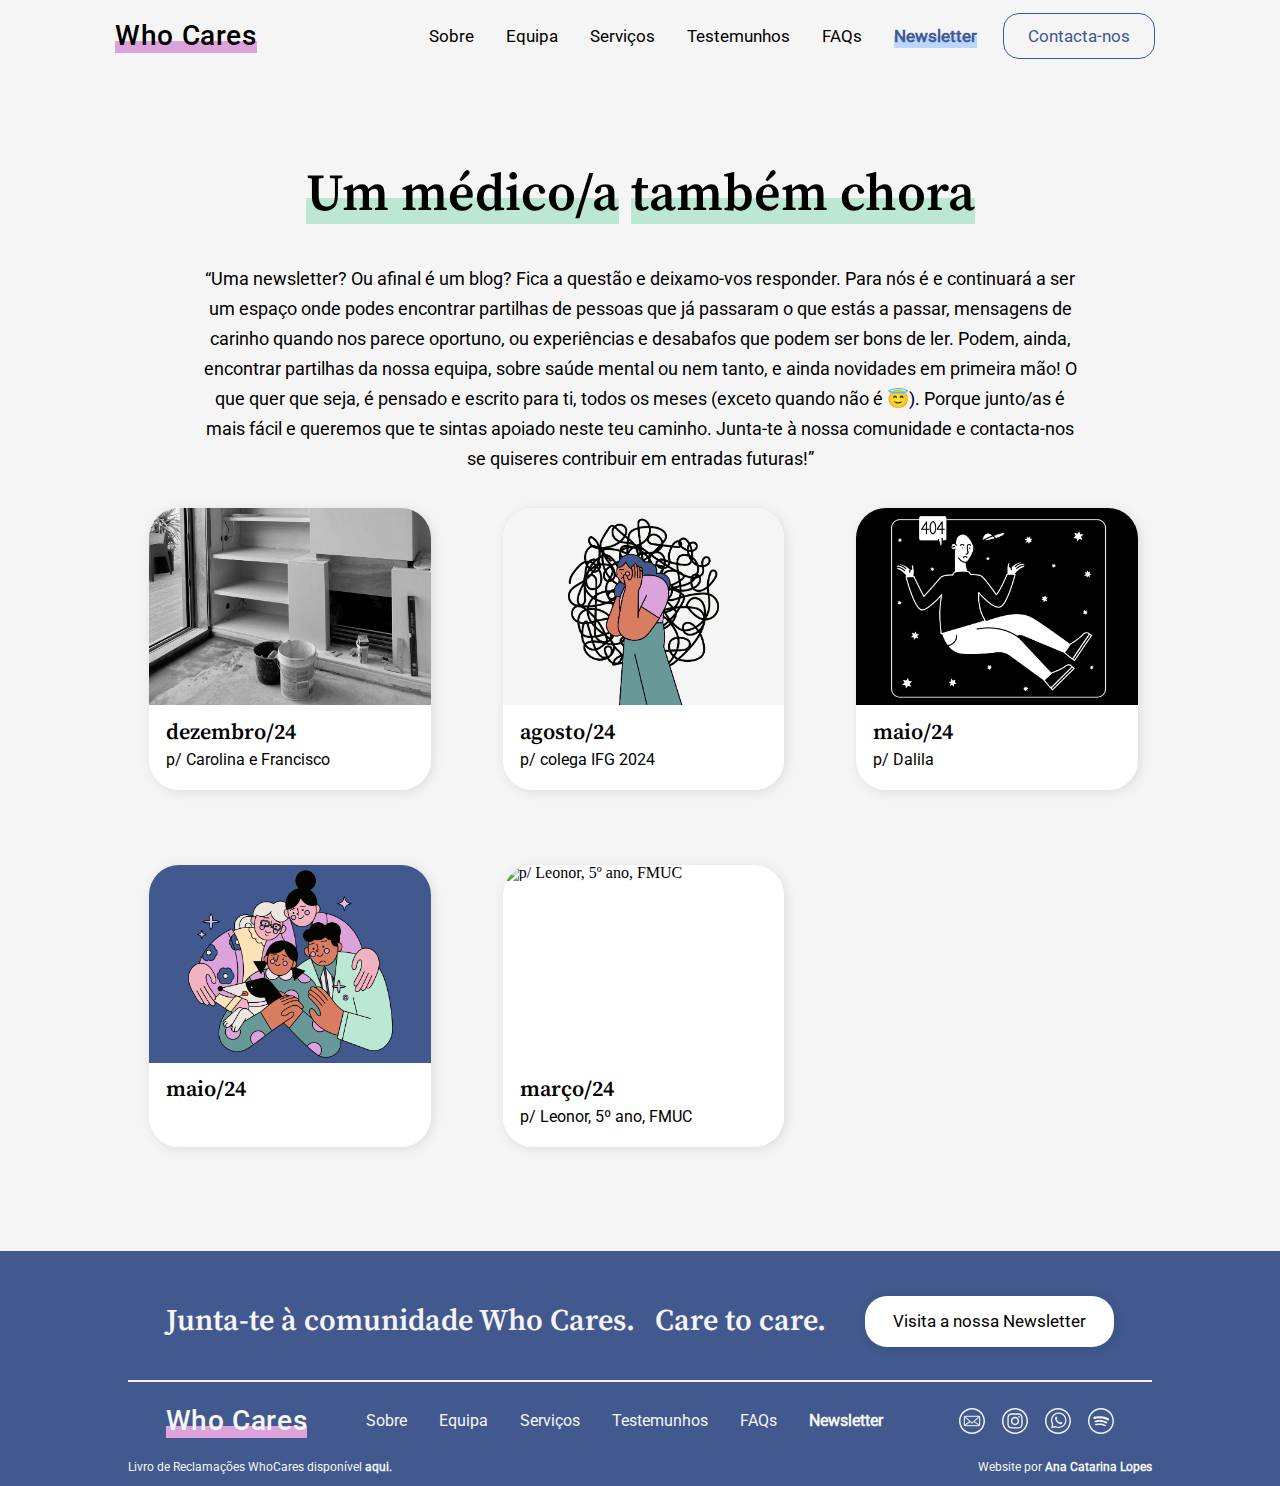
==== commit e6bb9d36: "Add files via upload" ====
--- a/blog.html
+++ b/blog.html
@@ -192,7 +192,7 @@
                 <div class="navbar-logo showMobile" id="navbar-logo">
                     <a class="logo" href="#hero">Who Cares</a>
                 </div>
-                <h1>Care to care.</h1>
+                <h1 class="hideMobile">Care to care.</h1>
                 <a class="button button-pink-1 hideOnMobile hideOnTablet" href="blog.html">Visita a nossa Newsletter</a>
             </div>
             <div class="stroke"></div> <!--linha que separa secções do footer-->
@@ -240,8 +240,6 @@
             <div class="footer-footer">
                 <p class="tiny">Livro de Reclamações WhoCares disponível <b><a
                             href="https://www.livroreclamacoes.pt/Inicio/" target="_blank">aqui.</a></b></p>
-                <p class="tiny">Ilustração adaptada do trabalho de Tania Yakunova.
-        </p>
                 <p class="tiny">Website por <b><a href="https://anacatarinaloles.pt" target="_blank">Ana Catarina
                             Lopes</a></b>
                 </p>
@@ -257,4 +255,4 @@
     <script src="blog.js"></script>
 </body>
 
-</html>
+</html>--- a/css/main.css
+++ b/css/main.css
@@ -99,6 +99,13 @@
 @font-face {
     font-family: 'RobotoSemiBold';
     src: url('../fonts/Roboto/Roboto-Bold.ttf') format('truetype');
+    font-weight: normal;
+    font-style: normal;
+}
+
+@font-face {
+    font-family: 'RobotoThin';
+    src: url('../fonts/Roboto/Roboto-Thin.ttf') format('truetype');
     font-weight: normal;
     font-style: normal;
 }
--- a/css/responsive.css
+++ b/css/responsive.css
@@ -616,13 +616,15 @@
     }
 
     h4{ /*texto abaixo título no hero*/
-        font-family: "RobotoRegular" !important;
+        font-family: "RobotoRegular";
         font-size: 18px;
         line-height: 22px;
+        font-weight: normal;
     }
 
     h5{
         font-size: 26px;
+        font-weight: normal;
     }
 
     p{
@@ -799,6 +801,7 @@
 
     .content-contact p{
         margin-top:10%;
+        font-size: 16px !important;
     }
 
     .contact-logos{
@@ -821,11 +824,15 @@
         align-items: center !important;
     }
     .footer{
-        height:26vh;
+        height:30vh;
         display: flex;
-    flex-wrap: wrap;
-    flex-direction: column;
-    align-items: center;
+        flex-wrap: wrap;
+        flex-direction: column;
+        align-items: center;
+    }
+
+    .footer-top{
+        margin-bottom: 3%;
     }
 
     .footer-top h1{
@@ -841,17 +848,19 @@
     .footer-bottom{
         margin-bottom: 2%;
         display: flex;
-    flex-wrap: wrap;
-    flex-direction: column;
-    align-items: center;
+        flex-wrap: wrap;
+        flex-direction: column;
+        align-items: center;
     }
 
     .footer-footer{
-        display: flex;
-    flex-wrap: wrap;
-    flex-direction: column;
-    align-items: center;
-    }
+        text-align: center;
+    }
+
+    .footer-footer p{
+        margin-bottom:2%;
+    }
+
 
     .hideMobile{
         display:none;
@@ -869,10 +878,10 @@
         margin-top: 6%;
 
         display: flex;
-    flex-wrap: wrap;
-    flex-direction: column;
-    align-items: center;
-    align-items: baseline;
+        flex-wrap: wrap;
+        flex-direction: column;
+        align-items: center;
+        align-items: baseline;
     }
     
     .footer-top .logo{
